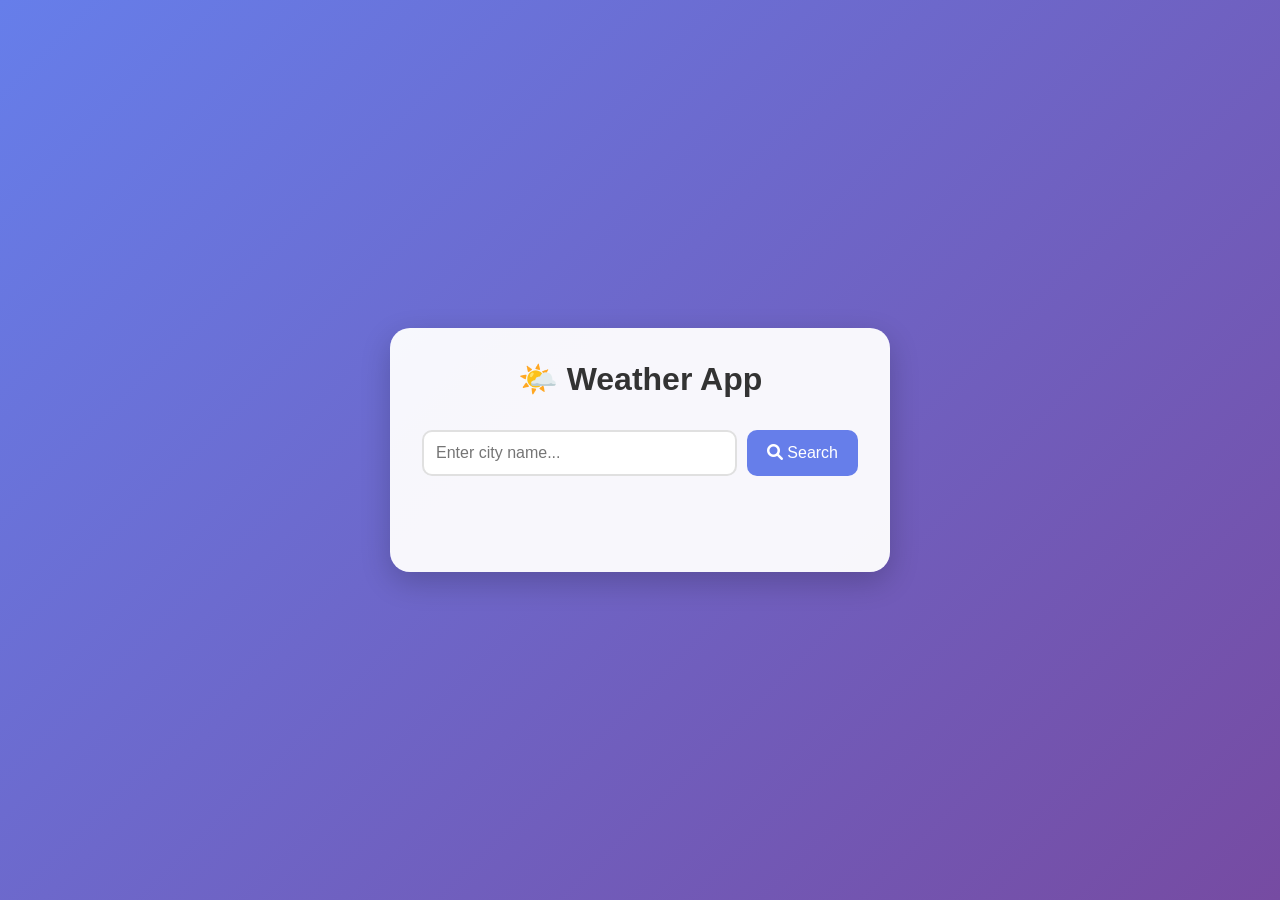
==== weather-app/index.html @ 2de21684 "Add Keith Salon and Weather App projects" ====
<!DOCTYPE html>
<html lang="en">
<head>
    <meta charset="UTF-8">
    <meta name="viewport" content="width=device-width, initial-scale=1.0">
    <title>Weather App - Kasarani</title>
    <link rel="stylesheet" href="style.css">
    <link rel="stylesheet" href="https://cdnjs.cloudflare.com/ajax/libs/font-awesome/6.0.0/css/all.min.css">
</head>
<body>
    <div class="weather-app">
        <h1>🌤️ Weather App</h1>
        
        <div class="search-box">
            <input type="text" id="city-input" placeholder="Enter city name...">
            <button id="search-btn"><i class="fas fa-search"></i> Search</button>
        </div>

        <div id="weather-info" class="weather-info">
            <!-- Weather data will appear here -->
        </div>

        <div id="error-message" class="error-message"></div>
    </div>

    <script src="script.js"></script>
</body>
</html>
---- weather-app/style.css ----
* {
    margin: 0;
    padding: 0;
    box-sizing: border-box;
}

body {
    font-family: 'Segoe UI', Tahoma, Geneva, Verdana, sans-serif;
    background: linear-gradient(135deg, #667eea 0%, #764ba2 100%);
    min-height: 100vh;
    display: flex;
    justify-content: center;
    align-items: center;
}

.weather-app {
    background: rgba(255, 255, 255, 0.95);
    padding: 2rem;
    border-radius: 20px;
    box-shadow: 0 10px 30px rgba(0,0,0,0.2);
    width: 90%;
    max-width: 500px;
}

.weather-app h1 {
    text-align: center;
    color: #333;
    margin-bottom: 2rem;
    font-size: 2rem;
}

.search-box {
    display: flex;
    gap: 10px;
    margin-bottom: 2rem;
}

#city-input {
    flex: 1;
    padding: 12px;
    border: 2px solid #e0e0e0;
    border-radius: 10px;
    font-size: 1rem;
    outline: none;
    transition: border-color 0.3s;
}

#city-input:focus {
    border-color: #667eea;
}

#search-btn {
    padding: 12px 20px;
    background: #667eea;
    color: white;
    border: none;
    border-radius: 10px;
    cursor: pointer;
    font-size: 1rem;
    transition: background 0.3s;
}

#search-btn:hover {
    background: #764ba2;
}

.weather-info {
    text-align: center;
    padding: 1rem;
}

.weather-info h2 {
    color: #333;
    margin-bottom: 1rem;
}

.weather-info .temp {
    font-size: 3rem;
    font-weight: bold;
    color: #667eea;
    margin: 1rem 0;
}

.weather-details {
    display: grid;
    grid-template-columns: repeat(2, 1fr);
    gap: 1rem;
    margin-top: 2rem;
}

.detail-card {
    background: #f5f5f5;
    padding: 1rem;
    border-radius: 10px;
}

.detail-card i {
    font-size: 2rem;
    color: #667eea;
    margin-bottom: 0.5rem;
}

.error-message {
    color: #dc3545;
    text-align: center;
    margin-top: 1rem;
    padding: 1rem;
    background: #f8d7da;
    border-radius: 10px;
    display: none;
}

.loading {
    text-align: center;
    color: #666;
    margin: 1rem 0;
}

/* Weather icon */
.weather-icon {
    width: 100px;
    height: 100px;
    margin: 0 auto;
}
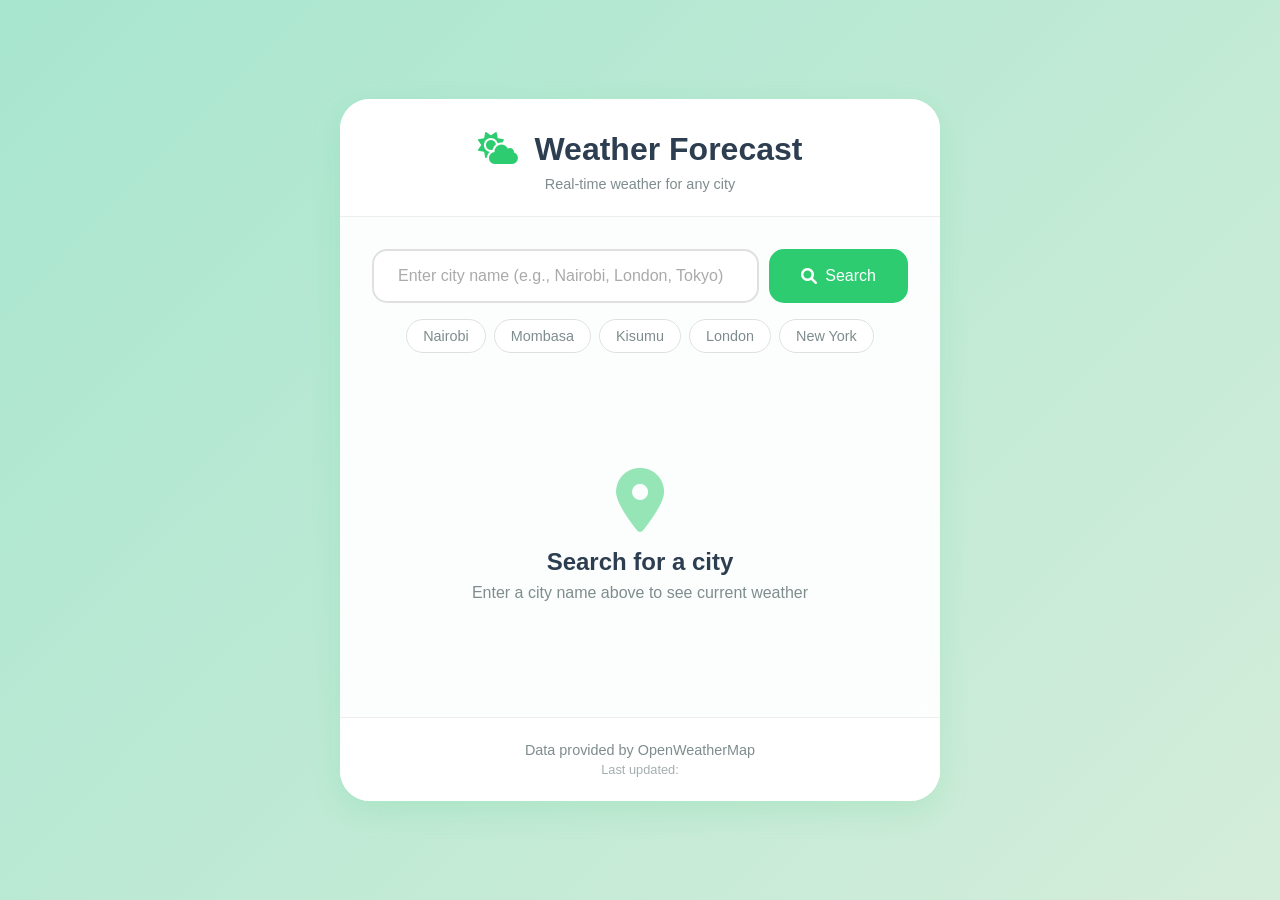
==== commit 74823a1d: "Complete weather app redesign with theme switcher and improved UI" ====
--- a/weather-app/index.html
+++ b/weather-app/index.html
@@ -3,26 +3,58 @@
 <head>
     <meta charset="UTF-8">
     <meta name="viewport" content="width=device-width, initial-scale=1.0">
-    <title>Weather App - Kasarani</title>
+    <title>Weather App - Josphine Muthee</title>
     <link rel="stylesheet" href="style.css">
     <link rel="stylesheet" href="https://cdnjs.cloudflare.com/ajax/libs/font-awesome/6.0.0/css/all.min.css">
 </head>
 <body>
-    <div class="weather-app">
-        <h1>🌤️ Weather App</h1>
-        
-        <div class="search-box">
-            <input type="text" id="city-input" placeholder="Enter city name...">
-            <button id="search-btn"><i class="fas fa-search"></i> Search</button>
-        </div>
+    <div class="app-container">
+        <header>
+            <h1><i class="fas fa-cloud-sun"></i> Weather Forecast</h1>
+            <p class="subtitle">Real-time weather for any city</p>
+        </header>
 
-        <div id="weather-info" class="weather-info">
-            <!-- Weather data will appear here -->
-        </div>
+        <main>
+            <div class="search-section">
+                <div class="search-box">
+                    <input 
+                        type="text" 
+                        id="city-input" 
+                        placeholder="Enter city name (e.g., Nairobi, London, Tokyo)"
+                        autocomplete="off"
+                    >
+                    <button id="search-btn">
+                        <i class="fas fa-search"></i>
+                        <span>Search</span>
+                    </button>
+                </div>
+                <div class="popular-cities">
+                    <button class="city-chip" data-city="Nairobi">Nairobi</button>
+                    <button class="city-chip" data-city="Mombasa">Mombasa</button>
+                    <button class="city-chip" data-city="Kisumu">Kisumu</button>
+                    <button class="city-chip" data-city="London">London</button>
+                    <button class="city-chip" data-city="New York">New York</button>
+                </div>
+            </div>
 
-        <div id="error-message" class="error-message"></div>
+            <div id="weather-info" class="weather-info">
+                <div class="welcome-message">
+                    <i class="fas fa-map-marker-alt"></i>
+                    <h3>Search for a city</h3>
+                    <p>Enter a city name above to see current weather</p>
+                </div>
+            </div>
+
+            <div id="error-message" class="error-message"></div>
+        </main>
+
+        <footer>
+            <p>Data provided by OpenWeatherMap</p>
+            <p class="last-updated">Last updated: <span id="last-updated"></span></p>
+        </footer>
     </div>
 
+    <script src="config.js"></script>
     <script src="script.js"></script>
 </body>
 </html>
--- a/weather-app/style.css
+++ b/weather-app/style.css
@@ -1,124 +1,432 @@
+/* Modern CSS Reset */
 * {
     margin: 0;
     padding: 0;
     box-sizing: border-box;
 }
 
+:root {
+    --primary: #2ecc71;        /* Fresh green */
+    --primary-dark: #27ae60;    /* Forest green */
+    --secondary: #3498db;       /* Sky blue */
+    --accent: #f1c40f;          /* Sunny yellow */
+    --dark: #2c3e50;            /* Dark blue-gray */
+    --light: #ecf0f1;           /* Soft white */
+    --gray: #7f8c8d;            /* Warm gray */
+    --success: #2ecc71;         /* Green */
+    --warning: #f39c12;          /* Orange */
+    --danger: #e74c3c;           /* Red */
+    --shadow: 0 10px 30px rgba(46, 204, 113, 0.15);
+    --shadow-hover: 0 15px 40px rgba(46, 204, 113, 0.25);
+}
+
 body {
     font-family: 'Segoe UI', Tahoma, Geneva, Verdana, sans-serif;
-    background: linear-gradient(135deg, #667eea 0%, #764ba2 100%);
+    background: linear-gradient(135deg, #a8e6cf 0%, #d4edda 100%);
     min-height: 100vh;
     display: flex;
     justify-content: center;
     align-items: center;
-}
-
-.weather-app {
+    padding: 1rem;
+}
+
+.app-container {
     background: rgba(255, 255, 255, 0.95);
+    backdrop-filter: blur(10px);
+    border-radius: 30px;
+    box-shadow: var(--shadow);
+    width: 100%;
+    max-width: 600px;
+    overflow: hidden;
+    animation: slideUp 0.5s ease;
+}
+
+@keyframes slideUp {
+    from {
+        opacity: 0;
+        transform: translateY(20px);
+    }
+    to {
+        opacity: 1;
+        transform: translateY(0);
+    }
+}
+
+/* Header */
+header {
+    background: white;
+    padding: 2rem 2rem 1.5rem;
+    text-align: center;
+    border-bottom: 1px solid #eee;
+}
+
+header h1 {
+    font-size: 2rem;
+    color: var(--dark);
+    margin-bottom: 0.5rem;
+}
+
+header h1 i {
+    color: var(--primary);
+    margin-right: 0.5rem;
+}
+
+.subtitle {
+    color: var(--gray);
+    font-size: 0.9rem;
+}
+
+/* Main Content */
+main {
     padding: 2rem;
-    border-radius: 20px;
-    box-shadow: 0 10px 30px rgba(0,0,0,0.2);
-    width: 90%;
-    max-width: 500px;
-}
-
-.weather-app h1 {
-    text-align: center;
-    color: #333;
+}
+
+/* Search Section */
+.search-section {
     margin-bottom: 2rem;
-    font-size: 2rem;
 }
 
 .search-box {
     display: flex;
     gap: 10px;
-    margin-bottom: 2rem;
+    margin-bottom: 1rem;
 }
 
 #city-input {
     flex: 1;
-    padding: 12px;
+    padding: 1rem 1.5rem;
     border: 2px solid #e0e0e0;
-    border-radius: 10px;
+    border-radius: 15px;
     font-size: 1rem;
+    transition: all 0.3s ease;
     outline: none;
-    transition: border-color 0.3s;
 }
 
 #city-input:focus {
-    border-color: #667eea;
+    border-color: var(--primary);
+    box-shadow: 0 0 0 3px rgba(67, 97, 238, 0.1);
+}
+
+#city-input::placeholder {
+    color: #aaa;
 }
 
 #search-btn {
-    padding: 12px 20px;
-    background: #667eea;
+    background: var(--primary);
     color: white;
     border: none;
-    border-radius: 10px;
+    border-radius: 15px;
+    padding: 0 2rem;
+    font-size: 1rem;
     cursor: pointer;
-    font-size: 1rem;
-    transition: background 0.3s;
+    display: flex;
+    align-items: center;
+    gap: 8px;
+    transition: all 0.3s ease;
 }
 
 #search-btn:hover {
-    background: #764ba2;
-}
-
+    background: var(--primary-dark);
+    transform: translateY(-2px);
+    box-shadow: var(--shadow-hover);
+}
+
+#search-btn:active {
+    transform: translateY(0);
+}
+
+/* Popular Cities Chips */
+.popular-cities {
+    display: flex;
+    flex-wrap: wrap;
+    gap: 8px;
+    justify-content: center;
+}
+
+.city-chip {
+    background: white;
+    border: 1px solid #e0e0e0;
+    border-radius: 30px;
+    padding: 0.5rem 1rem;
+    font-size: 0.9rem;
+    cursor: pointer;
+    transition: all 0.3s ease;
+    color: var(--gray);
+}
+
+.city-chip:hover {
+    background: var(--primary);
+    border-color: var(--primary);
+    color: white;
+    transform: translateY(-2px);
+    box-shadow: var(--shadow);
+}
+
+/* Weather Info */
 .weather-info {
-    text-align: center;
-    padding: 1rem;
-}
-
-.weather-info h2 {
-    color: #333;
+    min-height: 300px;
+    display: flex;
+    align-items: center;
+    justify-content: center;
+}
+
+.welcome-message {
+    text-align: center;
+    color: var(--gray);
+    animation: fadeIn 0.5s ease;
+}
+
+.welcome-message i {
+    font-size: 4rem;
+    color: var(--primary);
     margin-bottom: 1rem;
-}
-
-.weather-info .temp {
-    font-size: 3rem;
+    opacity: 0.5;
+}
+
+.welcome-message h3 {
+    font-size: 1.5rem;
+    color: var(--dark);
+    margin-bottom: 0.5rem;
+}
+
+/* Weather Card */
+.weather-card {
+    width: 100%;
+    animation: fadeIn 0.5s ease;
+}
+
+.weather-header {
+    text-align: center;
+    margin-bottom: 2rem;
+}
+
+.weather-header h2 {
+    font-size: 2.5rem;
+    color: var(--dark);
+    margin-bottom: 0.5rem;
+}
+
+.weather-header .date {
+    color: var(--gray);
+    font-size: 0.9rem;
+}
+
+.weather-main {
+    text-align: center;
+    margin-bottom: 2rem;
+}
+
+.weather-icon {
+    width: 100px;
+    height: 100px;
+    margin: 0 auto;
+    animation: float 3s ease-in-out infinite;
+}
+
+@keyframes float {
+    0%, 100% { transform: translateY(0); }
+    50% { transform: translateY(-5px); }
+}
+
+.temperature {
+    font-size: 4rem;
     font-weight: bold;
-    color: #667eea;
-    margin: 1rem 0;
-}
-
+    color: var(--primary);
+    line-height: 1;
+    margin: 0.5rem 0;
+}
+
+.description {
+    font-size: 1.2rem;
+    color: var(--gray);
+    text-transform: capitalize;
+}
+
+/* Weather Details Grid */
 .weather-details {
     display: grid;
     grid-template-columns: repeat(2, 1fr);
     gap: 1rem;
-    margin-top: 2rem;
 }
 
 .detail-card {
-    background: #f5f5f5;
+    background: linear-gradient(135deg, #2ecc71 0%, #3498db 100%);
+    color: white;
     padding: 1rem;
+    border-radius: 15px;
+    text-align: center;
+    animation: fadeInUp 0.5s ease;
+    animation-fill-mode: both;
+}
+
+.detail-card:nth-child(1) { animation-delay: 0.1s; }
+.detail-card:nth-child(2) { animation-delay: 0.2s; }
+.detail-card:nth-child(3) { animation-delay: 0.3s; }
+.detail-card:nth-child(4) { animation-delay: 0.4s; }
+
+@keyframes fadeInUp {
+    from {
+        opacity: 0;
+        transform: translateY(10px);
+    }
+    to {
+        opacity: 1;
+        transform: translateY(0);
+    }
+}
+
+.detail-card i {
+    font-size: 1.5rem;
+    margin-bottom: 0.5rem;
+    opacity: 0.9;
+}
+
+.detail-card p {
+    font-size: 0.8rem;
+    opacity: 0.9;
+    margin-bottom: 0.25rem;
+}
+
+.detail-card h3 {
+    font-size: 1.2rem;
+    font-weight: bold;
+}
+
+/* Loading Spinner */
+.loading-spinner {
+    text-align: center;
+    padding: 2rem;
+}
+
+.spinner {
+    border: 4px solid #f3f3f3;
+    border-top: 4px solid var(--primary);
+    border-radius: 50%;
+    width: 50px;
+    height: 50px;
+    animation: spin 1s linear infinite;
+    margin: 0 auto 1rem;
+}
+
+@keyframes spin {
+    0% { transform: rotate(0deg); }
+    100% { transform: rotate(360deg); }
+}
+
+.loading-spinner p {
+    color: var(--gray);
+    animation: pulse 1.5s ease-in-out infinite;
+}
+
+@keyframes pulse {
+    0%, 100% { opacity: 0.6; }
+    50% { opacity: 1; }
+}
+
+/* Error Message */
+.error-container {
+    text-align: center;
+    padding: 2rem;
+    animation: shake 0.5s ease;
+}
+
+@keyframes shake {
+    0%, 100% { transform: translateX(0); }
+    25% { transform: translateX(-5px); }
+    75% { transform: translateX(5px); }
+}
+
+.error-container i {
+    font-size: 3rem;
+    color: var(--danger);
+    margin-bottom: 1rem;
+}
+
+.error-container p {
+    color: var(--danger);
+    margin-bottom: 1rem;
+    font-size: 1.1rem;
+}
+
+.btn-retry {
+    background: var(--primary);
+    color: white;
+    border: none;
     border-radius: 10px;
-}
-
-.detail-card i {
-    font-size: 2rem;
-    color: #667eea;
-    margin-bottom: 0.5rem;
-}
-
-.error-message {
-    color: #dc3545;
-    text-align: center;
-    margin-top: 1rem;
-    padding: 1rem;
-    background: #f8d7da;
-    border-radius: 10px;
-    display: none;
-}
-
-.loading {
-    text-align: center;
-    color: #666;
-    margin: 1rem 0;
-}
-
-/* Weather icon */
-.weather-icon {
-    width: 100px;
-    height: 100px;
-    margin: 0 auto;
+    padding: 0.75rem 2rem;
+    font-size: 1rem;
+    cursor: pointer;
+    display: inline-flex;
+    align-items: center;
+    gap: 8px;
+    transition: all 0.3s ease;
+}
+
+.btn-retry:hover {
+    background: var(--primary-dark);
+    transform: translateY(-2px);
+    box-shadow: var(--shadow);
+}
+
+/* Footer */
+footer {
+    padding: 1.5rem;
+    text-align: center;
+    border-top: 1px solid #eee;
+    background: white;
+    color: var(--gray);
+    font-size: 0.9rem;
+}
+
+.last-updated {
+    font-size: 0.8rem;
+    opacity: 0.7;
+    margin-top: 0.25rem;
+}
+
+/* Responsive Design */
+@media (max-width: 480px) {
+    .app-container {
+        border-radius: 20px;
+    }
+
+    header {
+        padding: 1.5rem;
+    }
+
+    header h1 {
+        font-size: 1.5rem;
+    }
+
+    main {
+        padding: 1.5rem;
+    }
+
+    .search-box {
+        flex-direction: column;
+    }
+
+    #search-btn {
+        padding: 1rem;
+        justify-content: center;
+    }
+
+    .temperature {
+        font-size: 3rem;
+    }
+
+    .weather-details {
+        grid-template-columns: 1fr;
+    }
+}
+
+/* Animations */
+@keyframes fadeIn {
+    from { opacity: 0; }
+    to { opacity: 1; }
+}
+
+/* Smooth scrolling */
+html {
+    scroll-behavior: smooth;
 }
